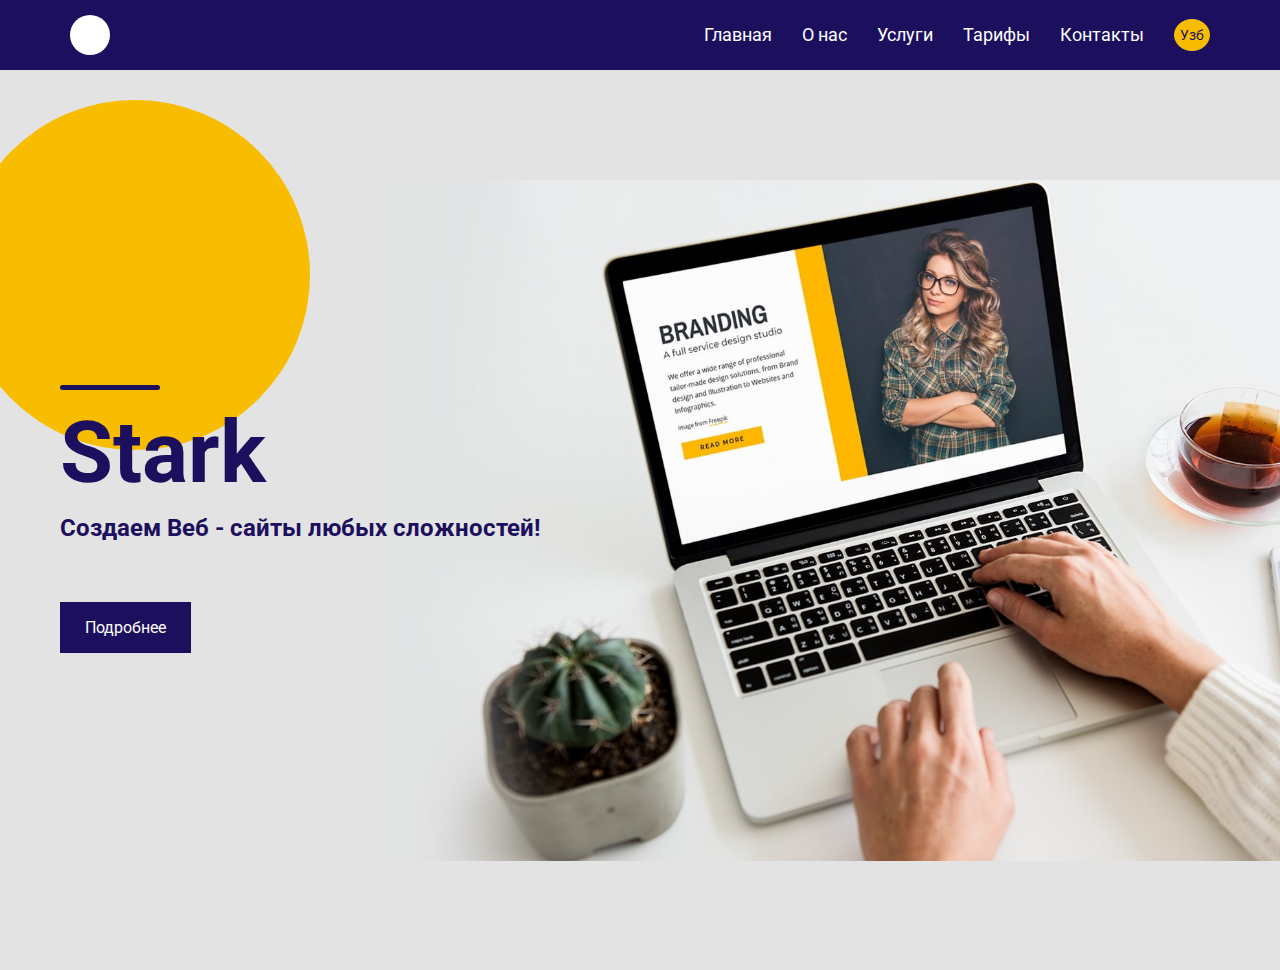
==== index.html @ 38d0542f "second commit" ====
<!DOCTYPE html>
<html lang="uz">
<head>
	<meta charset="UTF-8">
	<meta http-equiv="X-UA-Compatible" content="IE=edge">
	<meta name="viewport" content="width=device-width, initial-scale=1.0">
	<link rel="preconnect" href="https://fonts.gstatic.com">
	<link href="https://fonts.googleapis.com/css2?family=Oswald:wght@400;600&display=swap" rel="stylesheet">
	<link href="https://fonts.googleapis.com/css2?family=Roboto:wght@400;700&display=swap" rel="stylesheet">
	<link rel="stylesheet" href="./css/nullstyle.css">
	<link rel="stylesheet" href="./css/style.css">
	<title>Stark</title>
</head>
<body>
	<div class="wrapper">
		<header class="header">
			<div class="header__container">
				<a href="" class="header__logo"></a>
				<div class="header__menu menu">
					<div class="menu__icon">
						<span></span>
					</div>
					<nav class="menu__body">
						<ul class="menu__list">
							<li><a data-goto=".page__section_1" href="#" class="menu__link">Главная</a></li>
							<li><a data-goto=".page__section_2" href="#" class="menu__link">О нас</a></li>
							<li><a data-goto=".page__section_3" href="#" class="menu__link">Услуги</a></li>
							<li><a data-goto=".page__section_4" href="#" class="menu__link">Тарифы</a></li>
							<li><a data-goto=".page__section_5" href="#" class="menu__link">Контакты</a></li>
							<li><a href="#" class="menu__link" id="menu__link_lang">Узб</a></li>
						</ul>
					</nav>
				</div>
			</div>
		</header>
		<main class="page">
			<section class="home__page page__section page__section_1">
				<div class="home__page_container">
					<div class="home__page_content">
						<span></span>
						<h1 class="home__page_title">Stark</h1>
						<p class="home__page_subtitle">Создаем Веб - сайты любых сложностей!</p>
						<div class="home__page_btn">
							<a href="#">Подробнее</a>
						</div>
					</div>
				</div>
			</section>
			<section class="page__section page__section_2">
				
			</section>
			<section class="page__section page__section_3">
				
			</section>
		</main>
	</div>

	<script src="./js/script.js"></script>
</body>
</html>
---- css/nullstyle.css ----
* {
	padding: 0;
	margin: 0;
	border: 0;
}

*,
*:before,
*:after {
	-webkit-box-sizing: border-box;
	box-sizing: border-box;
}

:focus,
:active {
	outline: none;
}

a:focus,
a:active {
	outline: none;
}

nav,
footer,
header,
aside {
	display: block;
}

html,
body {
	font-family: sans-serif;
	height: 100%;
	width: 100%;
	font-size: 100%;
	line-height: 1;
	font-size: 14px;
	-ms-text-size-adjust: 100%;
	-moz-text-size-adjust: 100%;
	-webkit-text-size-adjust: 100%;
}

input,
button,
textarea {
	font-family: inherit;
}

input::-ms-clear {
	display: none;
}

button {
	cursor: pointer;
}

button::-moz-focus-inner {
	padding: 0;
	border: 0;
}

a,
a:visited {
	text-decoration: none;
}

a:hover {
	text-decoration: none;
}

ul li {
	list-style: none;
}

img {
	vertical-align: top;
}

h1,
h2,
h3,
h4,
h5,
h6 {
	font-size: inherit;
	font-weight: 400;
}
---- css/style.css ----
.wrapper {
	min-height: 100%;
}
body {
	font-family: 'Roboto', sans-serif;
	background: url(../images/er.jpg);
	background-size: 100%;
	background-repeat: repeat;
}
body._lock {
	overflow: hidden;
}



.header {
	position: fixed;
	top: 0;
	left: 0;
	width: 100%;
	z-index: 10;
	background-color: #1c0f5e;
}
.header__container {
	max-width: 1200px;
	margin: 0px auto;
	display: flex;
	padding: 0px 30px;
	align-items: center;
	justify-content: space-between;
	min-height: 70px;
}
.header__logo {
	border-radius: 50%;
	background-color: #fff;
	position: relative;
	z-index: 5;
	width: 40px;
	height: 40px;
}
.header__menu {

}
.menu {

}
.menu__icon {
	display: none;
}
.menu__body {

}
.menu__list {

}
.menu__list > li {
	position: relative;
	margin: 0px 0px 0px 30px;
}
.menu__link {
	color: #fff;
	font-size: 18px;
}
#menu__link_lang {
	font-size: 14px;
	background: #f8bd01;
	border-radius: 50%;
	padding: 8px 6px;
	color: #1c0f5e;
}
#menu__link_lang:hover {
	transition: all 0.1s ease 0s;
	background: #c59a0e;
	border-bottom: 0px solid #f8bd01;
}
.menu__link:hover {
	transition: all 0.1s ease 0s;
	border-bottom: 2px solid #f8bd01;
}
/* ------------------------ */
body._touch .menu__link {
	flex: 1 1 auto;
}
body._touch .menu__list > li {
	display: flex;
	align-items: center;
}

/* ------------------------ */
@media (min-width: 767px) {
	.menu__list {
		display: flex;
		align-items: center;
	}
	.menu__list > li {
		padding: 10px 0;
	}
}
@media (max-width: 767px) {
	.menu__icon {
		z-index: 5;
		display: block;
		position: relative;
		width: 30px;
		height: 18px;
		cursor: pointer;
	}
	.menu__icon span,
	.menu__icon::before,
	.menu__icon::after {
		left: 0;
		position: absolute;
		height: 10%;
		width: 100%;
		transition: all 0.3s ease 0s;
		background-color: #fff;
	}
	.menu__icon::before,
	.menu__icon::after {
		content: "";
	}
	.menu__icon::before {
		top: 0;
	}
	.menu__icon::after {
		bottom: 0;
	}
	.menu__icon span {
		top: 50%;
		transform: scale(1) translate(0px, -50%);
	}
	.menu__icon._active span{
		transform: scale(0) translate(0px, -50%);
	}
	.menu__icon._active::before {
		top: 50%;
		transform: rotate(-45deg) translate(0px, -50%);
	}
	.menu__icon._active::after {
		bottom: 50%;
		transform: rotate(45deg) translate(0px, 50%);
	}
	.menu__body {
		position: fixed;
		top: 0;
		left: -100%;
		width: 100%;
		height: 100%;
		background-color: rgba(0, 0, 0, 0.9);
		padding: 100px 30px 30px 30px;
		transition: left 0.3s ease 0s;
		overflow: auto;
	}
	.menu__body._active {
		left: 0;
	}
	.menu__body::before {
		content: "";
		position: fixed;
		width: 100%;
		top: 0;
		left: 0;
		height: 70px;
		background-color: #1c0f5e;
		z-index: 2;
	}
	.menu__list > li {
		flex-wrap: wrap;
		margin: 0px 0px 30px 0px;
	}
	.menu__list > li:last-child {
		margin: 0px 0px 0px 0px;
	}
	.menu__link {
		font-size: 24px;
	}
}


.home__page {
	margin-top: 70px;
	min-height: 100vh;
	background: url(../images/gyt-min1.jpg);
	background-repeat: no-repeat;
	background-size: 80%;
	background-position: 150%;
}
.home__page_container {
	max-width: 1200px;
	margin: 0px auto;
	
}
.home__page_content {
	
	min-height: 100vh;
	color: #1c0f5e;
	display: flex;
	justify-content: center;
	flex-direction: column;
	padding: 0 20px;
}
.home__page_content::before {
	content: "";
	position: absolute;
	top: 100px;
	left: -40px;
	width: 350px;
	height: 350px;
	border-radius: 50%;
	background: #f8bd01;
}
.home__page_content > span {
	width: 100px;
	height: 5px;
	background: #1c0f5e;
	position: relative;
	top: -20px;
	border-radius: 5px;
}
.home__page_title {
	font-weight: 700;
	font-size: 86px;
	margin-bottom: 20px;
	z-index: 2;
}
.home__page_subtitle {
	font-size: 24px;
	padding-bottom: 80px;
	z-index: 2;
	font-weight: 700;
}
.home__page_btn {
	display: inline;
	z-index: 2;
}
.home__page_btn > a{
	color: #fff;
	display: inline;
	font-size: 16px;
	background-color: #1c0f5e;
	padding: 16px 25px;
}
.home__page_btn>a:hover {
	transition: all 0.3s ease 0s;
	background-color: #0d0242;
	box-shadow: 0px 0px 10px #0d0242;
}

@media (max-width: 768px) {
	.home__page {
		background-size: cover;
		background-position: 0%;
	}
	.home__page_content {
		width: 100%;
		height: 100vh;
		background: #f8be01cb;
	}
	.home__page_content::before {
		content: "";
		width: 0;
		height: 0;
		border-radius: 0;
		background: #f8be0100;
	}
	.home__page_title {
		font-size: 64px;
		margin-bottom: 10px;
	}
	.home__page_subtitle {
		font-size: 24px;
		padding-bottom: 50px;
	}
}

@media (max-width: 425px) {
	.home__page_content {
		width: 100%;
		height: 100vh;
		background: #f8be01cb;
	}
	.home__page_title {
		font-size: 64px;
		margin-bottom: 10px;
	}

	.home__page_subtitle {
		font-size: 20px;
		padding-bottom: 50px;
	}
	.home__page_btn>a {
		font-size: 14px;
		background-color: #1c0f5e;
		padding: 10px 18px;
	}
}
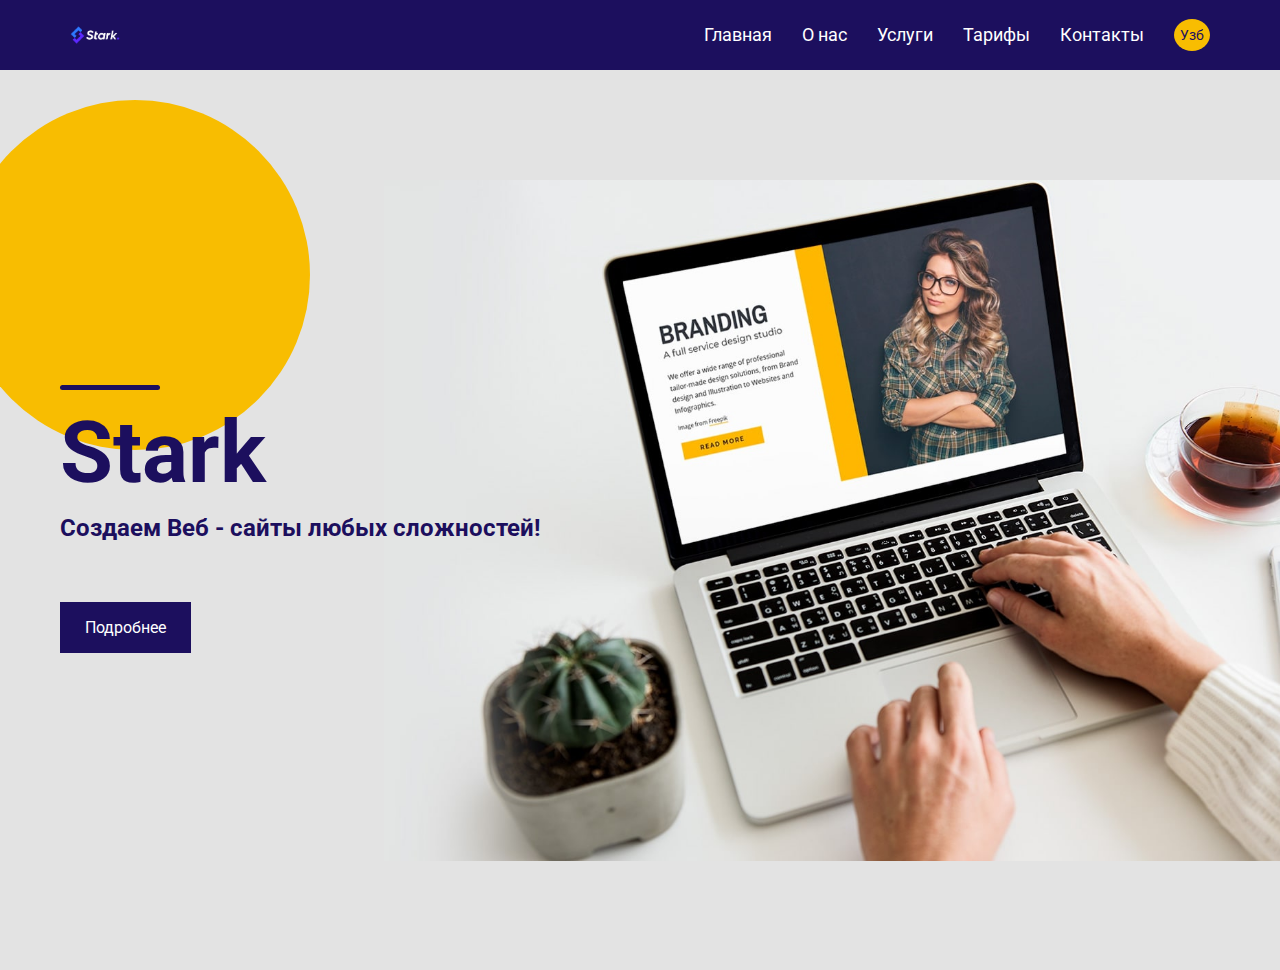
==== commit 2752879b: "add logo" ====
--- a/index.html
+++ b/index.html
@@ -15,7 +15,7 @@
 	<div class="wrapper">
 		<header class="header">
 			<div class="header__container">
-				<a href="" class="header__logo"></a>
+				<a href="" class="header__logo"><img src="./images/StarkW.png" alt=""></a>
 				<div class="header__menu menu">
 					<div class="menu__icon">
 						<span></span>
--- a/css/style.css
+++ b/css/style.css
@@ -30,13 +30,9 @@
 	justify-content: space-between;
 	min-height: 70px;
 }
-.header__logo {
-	border-radius: 50%;
-	background-color: #fff;
-	position: relative;
+.header__logo > img{
 	z-index: 5;
-	width: 40px;
-	height: 40px;
+	width: 100px;
 }
 .header__menu {
 
@@ -94,6 +90,14 @@
 	}
 	.menu__list > li {
 		padding: 10px 0;
+	}
+	.header__logo{
+		z-index: 50;
+	}
+	.header__logo>img {
+		z-index: 50;
+		width: 50px;
+		display: block;
 	}
 }
 @media (max-width: 767px) {
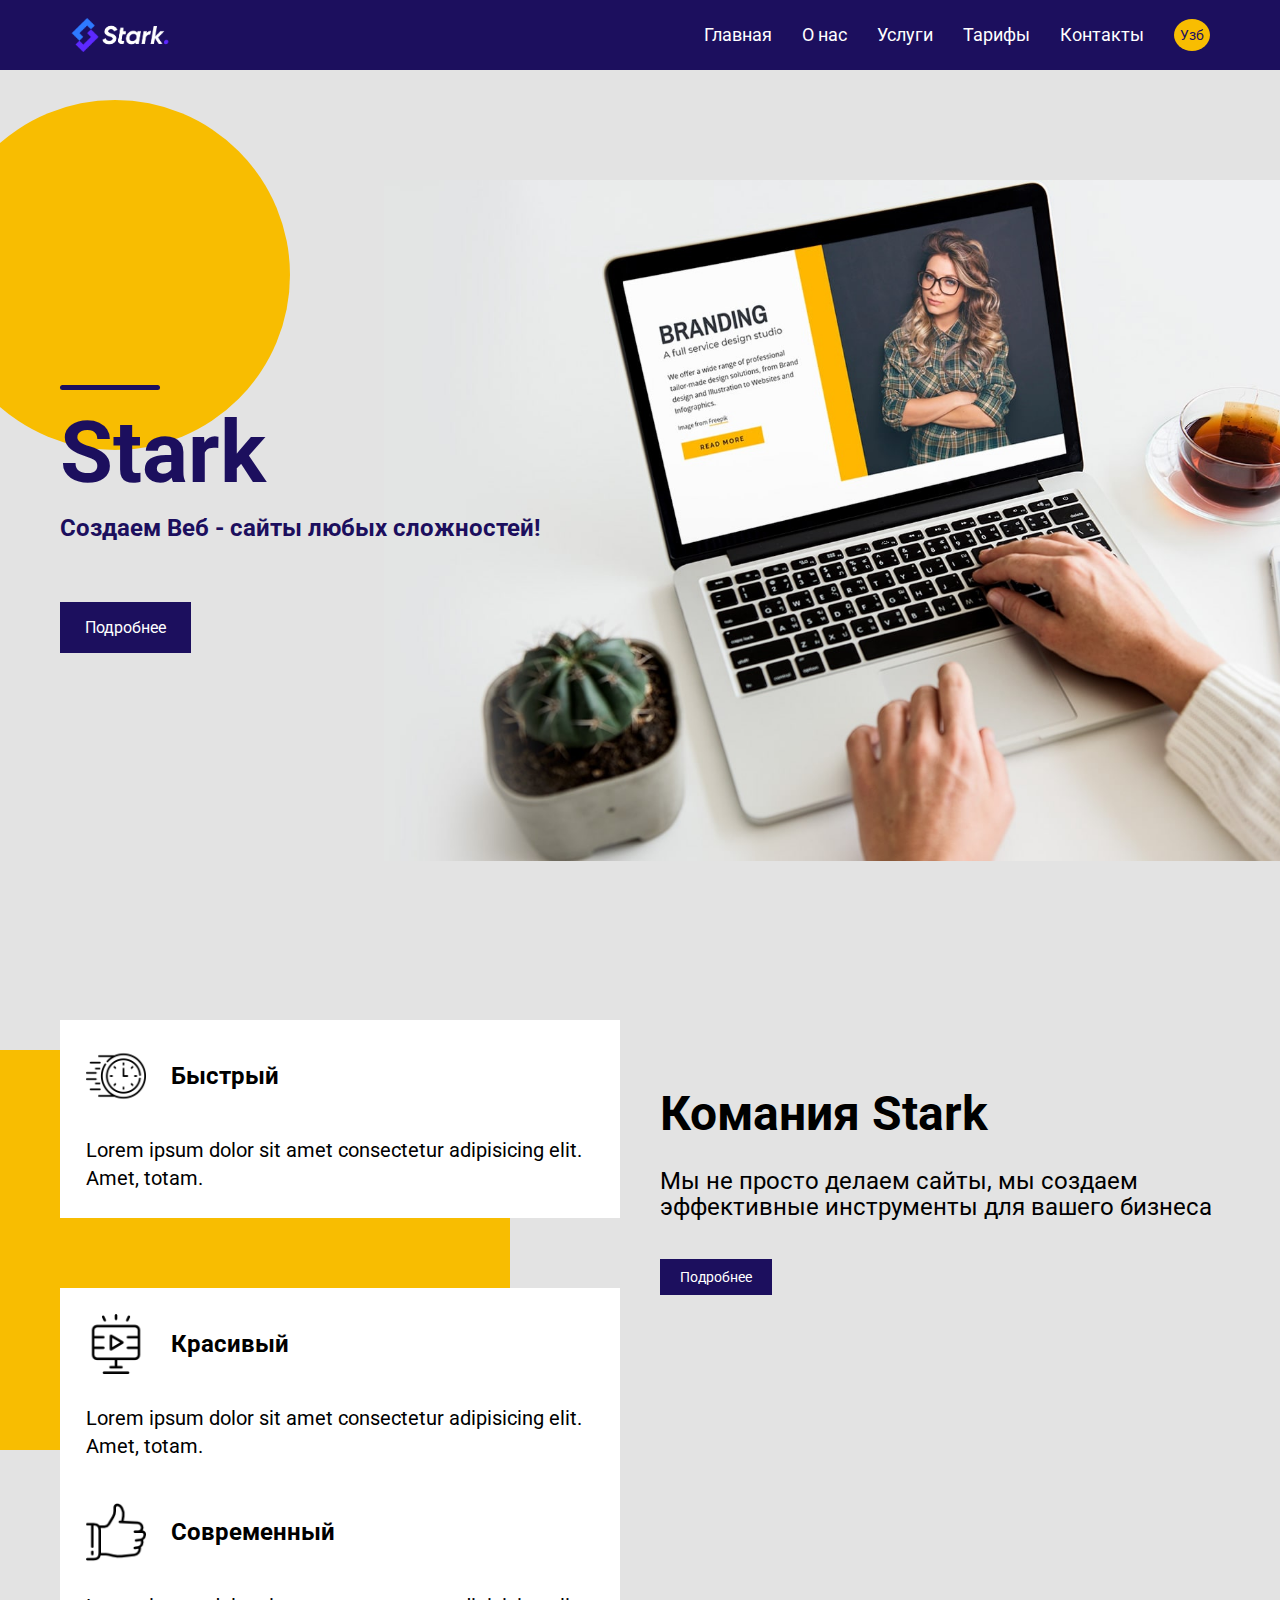
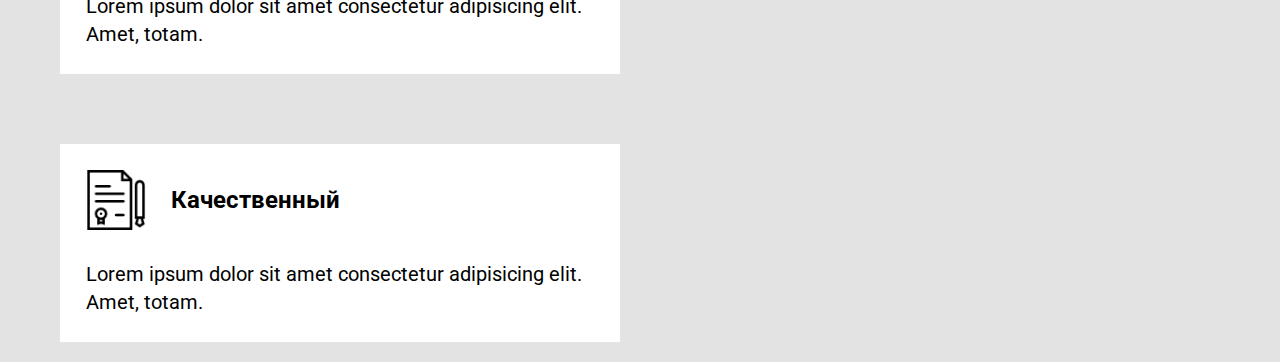
==== commit b708815d: "add new blocks" ====
--- a/index.html
+++ b/index.html
@@ -46,8 +46,52 @@
 					</div>
 				</div>
 			</section>
-			<section class="page__section page__section_2">
-				
+			<section class="about page__section page__section_2">
+				<div class="about__container">
+					<div class="about__content">
+						<div class="about__cards">
+							<div class="card__flex">
+								<div class="card card__1">
+									<div class="cards__flex">
+										<img src="./images/fast-time.png" alt="">
+										<div class="card__title">Быстрый</div>
+									</div>
+									<div class="card__subtitle">Lorem ipsum dolor sit amet consectetur adipisicing elit. Amet, totam.</div>
+								</div>
+								<div class="card card__2">
+									<div class="cards__flex">
+										<img src="./images/media-arts.png" alt="">
+										<div class="card__title">Красивый</div>
+									</div>
+									<div class="card__subtitle">Lorem ipsum dolor sit amet consectetur adipisicing elit. Amet, totam.</div>
+								</div>
+							</div>
+							<div class="card__flex">
+								<div class="card card__3">
+									<div class="cards__flex">
+										<img src="./images/thumb-up.png" alt="">
+										<div class="card__title">Современный</div>
+									</div>
+									<div class="card__subtitle">Lorem ipsum dolor sit amet consectetur adipisicing elit. Amet, totam.</div>
+								</div>
+								<div class="card card__4">
+									<div class="cards__flex">
+										<img src="./images/guarantee.png" alt="">
+										<div class="card__title">Качественный</div>
+									</div>
+									<div class="card__subtitle">Lorem ipsum dolor sit amet consectetur adipisicing elit. Amet, totam.</div>
+								</div>
+							</div>
+						</div>
+						<div class="about__text">
+							<div class="about__text_title"><h1>Комания Stark</h1></div>
+							<div class="about__text_subtitle">Мы не просто делаем сайты, мы создаем эффективные инструменты для вашего бизнеса</div>
+							<div class="about__text_btn">
+								<a href="#">Подробнее</a>
+							</div>
+						</div>
+					</div>
+				</div>
 			</section>
 			<section class="page__section page__section_3">
 				
--- a/css/style.css
+++ b/css/style.css
@@ -1,10 +1,9 @@
 .wrapper {
-	min-height: 100%;
+	
 }
 body {
 	font-family: 'Roboto', sans-serif;
 	background: url(../images/er.jpg);
-	background-size: 100%;
 	background-repeat: repeat;
 }
 body._lock {
@@ -91,14 +90,6 @@
 	.menu__list > li {
 		padding: 10px 0;
 	}
-	.header__logo{
-		z-index: 50;
-	}
-	.header__logo>img {
-		z-index: 50;
-		width: 50px;
-		display: block;
-	}
 }
 @media (max-width: 767px) {
 	.menu__icon {
@@ -108,6 +99,10 @@
 		width: 30px;
 		height: 18px;
 		cursor: pointer;
+		padding: 12px;
+	}
+	.header__logo {
+		z-index: 5;
 	}
 	.menu__icon span,
 	.menu__icon::before,
@@ -195,7 +190,7 @@
 	
 }
 .home__page_content {
-	
+	position: relative;
 	min-height: 100vh;
 	color: #1c0f5e;
 	display: flex;
@@ -206,8 +201,8 @@
 .home__page_content::before {
 	content: "";
 	position: absolute;
-	top: 100px;
-	left: -40px;
+	top: 30px;
+	left: -100px;
 	width: 350px;
 	height: 350px;
 	border-radius: 50%;
@@ -253,7 +248,7 @@
 @media (max-width: 768px) {
 	.home__page {
 		background-size: cover;
-		background-position: 0%;
+		background-position: 50%;
 	}
 	.home__page_content {
 		width: 100%;
@@ -280,14 +275,16 @@
 @media (max-width: 425px) {
 	.home__page_content {
 		width: 100%;
-		height: 100vh;
+		height: 70vh;
 		background: #f8be01cb;
 	}
 	.home__page_title {
 		font-size: 64px;
 		margin-bottom: 10px;
 	}
-
+	.home__page {
+		min-height: 70vh;
+	}
 	.home__page_subtitle {
 		font-size: 20px;
 		padding-bottom: 50px;
@@ -297,4 +294,190 @@
 		background-color: #1c0f5e;
 		padding: 10px 18px;
 	}
+	.home__page_content {
+		min-height: 70vh;
+	}
+}
+
+.about{
+	max-width: 1200px;
+	margin: 0px auto;
+	padding-top: 80px;
+}
+.about__content {
+	display: grid;
+	grid-template-columns: repeat(2, 1fr);
+}
+.about__cards {
+	display: grid;
+	position: relative;
+}
+.about__cards::before {
+	content: "";
+	position: absolute;
+	top: 0;
+	left: -80px;
+	width: 550px;
+	height: 400px;
+	background: #f8bd01;
+}
+.card {
+	padding: 25px;
+	border: 1px solid #fff;
+	background-color: #fff;
+	margin: 20px;
+}
+.card:hover {
+	transform: translateY(-3px);
+	box-shadow: 0 0 10px #1c0f5e;
+	transition: all .4s ease 0s;
+}
+.card > i {
+	font-size: 50px;
+	color: black;
+	
+}
+.cards__flex {
+	display: flex;
+	align-items: center;
+}
+.cards__flex > img {
+	width: 60px;
+	margin-right: 10px;
+}
+.card__1 {
+	position: relative;
+	top: -50px;
+}
+.card__2 {
+	position: relative;
+	top: 0px;
+}
+.card__3 {
+	position: relative;
+	top: -50px;
+}
+.card__4 {
+	position: relative;
+	top: 0px;
+}
+.card__title {
+	padding: 0px 0 0px 15px;
+	font-size: 24px;
+	font-weight: 700;
+}
+.card__subtitle {
+	font-size: 20px;
+	margin-top: 30px;
+	line-height: 28px;
+}
+.about__text {
+	margin-left: 20px;
+	margin-top: 40px;
+}
+.about__text_title > h1 {
+	font-weight: 700;
+	font-size: 48px;
+	margin-bottom: 30px;
+}
+.about__text_subtitle {
+	font-size: 24px;
+	line-height: 26px;
+	margin-bottom: 50px;
+}
+.about__text_btn > a {
+	padding: 10px 20px;
+	background-color: #1c0f5e;
+	color: #fff;
+}
+.about__text_btn>a:hover {
+	background-color: #f8bd01;
+	transition: all .3s ease 0s;
+}
+@media (max-width: 1024px) {
+	.about__content {
+		display: grid;
+		grid-template-columns: repeat(1, 1fr);
+	}
+}
+@media (max-width: 686px) {
+	.card__1 {
+		position: relative;
+		top: 0;
+	}
+
+	.card__2 {
+		position: relative;
+		top: 0px;
+	}
+
+	.card__3 {
+		position: relative;
+		top: 0;
+	}
+
+	.card__4 {
+		position: relative;
+		top: 0px;
+	}
+	.about {
+		padding-top: 30px;
+	}
+	.card__flex {
+		display: grid;
+		grid-template-columns: repeat(1, 1fr);
+	}
+	.card {
+		padding: 20px;
+		margin: 20px;
+	}
+	.about__cards::before {
+		content: "";
+		position: absolute;
+		top: 100px;
+		left: 0px;
+		width: 250px;
+		height: 600px;
+		background: #f8bd01;
+	}
+	.about__text_subtitle {
+		font-size: 24px;
+		line-height: 26px;
+		margin-bottom: 50px;
+	}
+	.card__subtitle {
+		font-size: 18px;
+		margin-top: 20px;
+		line-height: 26px;
+	}
+	.cards__flex>img {
+		width: 45px;
+		margin-right: 10px;
+	}
+	.about__text {
+		margin: 20px 20px 0 20px;
+	}
+
+	.about__text_title>h1 {
+		font-weight: 700;
+		font-size: 38px;
+		margin-bottom: 20px;
+	}
+
+	.about__text_subtitle {
+		font-size: 21px;
+		line-height: 24px;
+		margin-bottom: 40px;
+	}
+
+	.about__text_btn>a {
+		padding: 10px 20px;
+		background-color: #1c0f5e;
+		color: #fff;
+	}
+
+	.about__text_btn>a:hover {
+		background-color: #f8bd01;
+		transition: all .3s ease 0s;
+	}
 }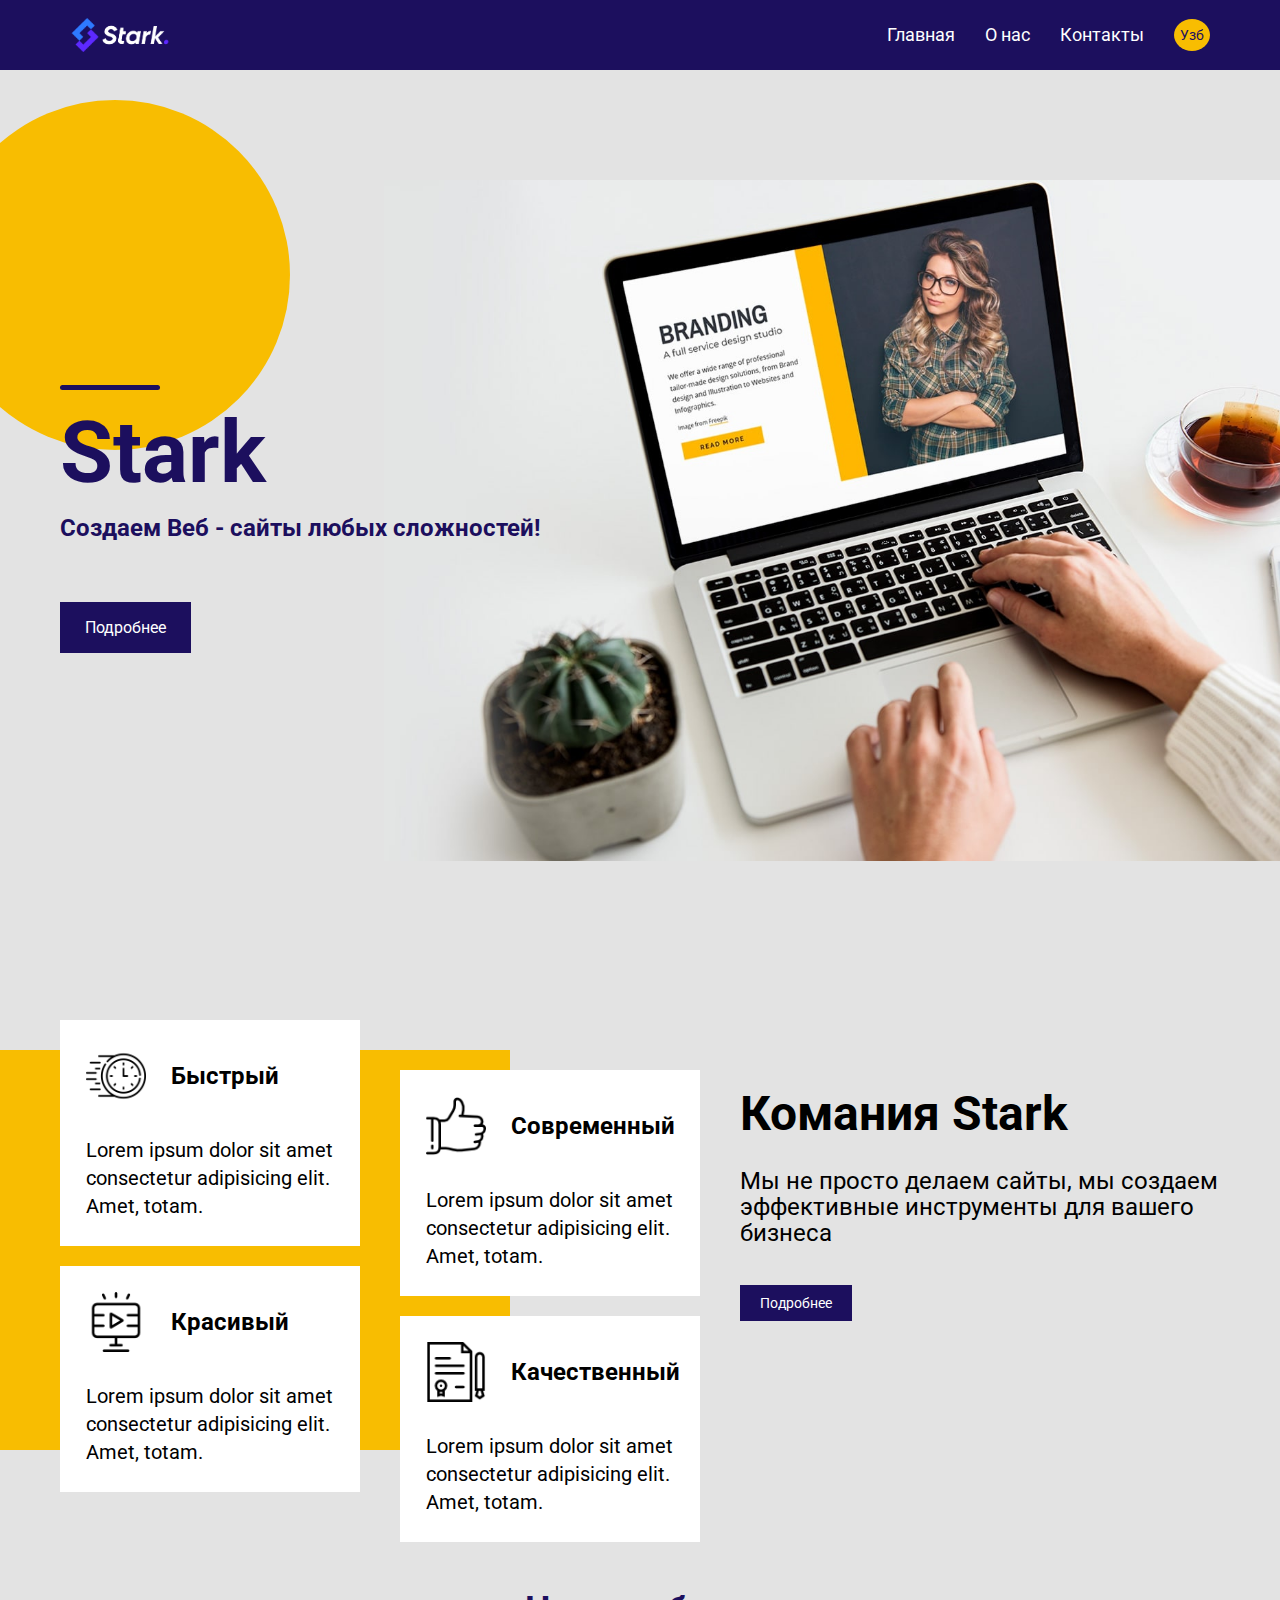
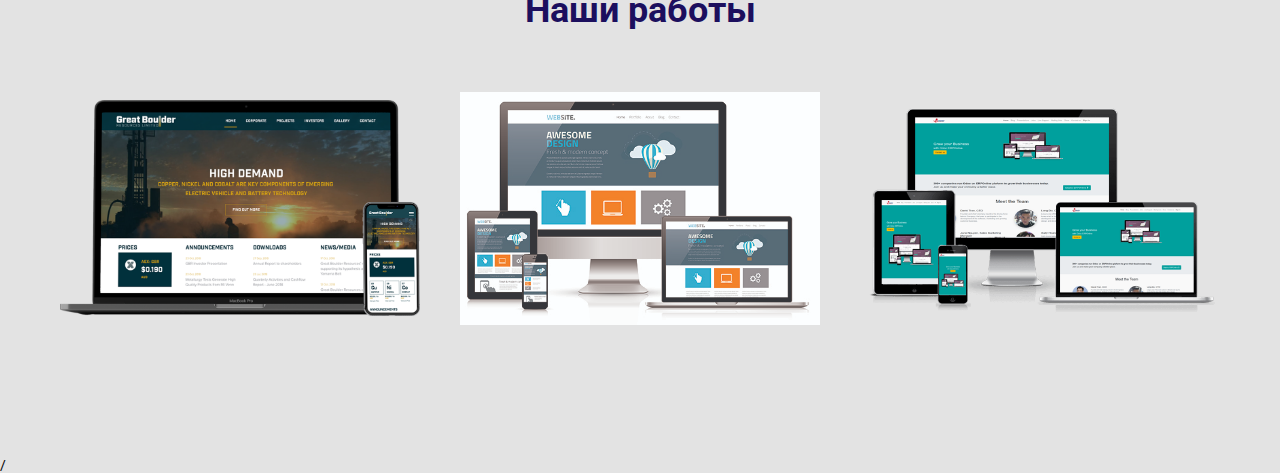
==== commit d26c2549: "add new files" ====
--- a/index.html
+++ b/index.html
@@ -24,9 +24,7 @@
 						<ul class="menu__list">
 							<li><a data-goto=".page__section_1" href="#" class="menu__link">Главная</a></li>
 							<li><a data-goto=".page__section_2" href="#" class="menu__link">О нас</a></li>
-							<li><a data-goto=".page__section_3" href="#" class="menu__link">Услуги</a></li>
-							<li><a data-goto=".page__section_4" href="#" class="menu__link">Тарифы</a></li>
-							<li><a data-goto=".page__section_5" href="#" class="menu__link">Контакты</a></li>
+							<li><a data-goto=".page__section_3" href="#" class="menu__link">Контакты</a></li>
 							<li><a href="#" class="menu__link" id="menu__link_lang">Узб</a></li>
 						</ul>
 					</nav>
@@ -96,8 +94,41 @@
 			<section class="page__section page__section_3">
 				
 			</section>
+			<section class="page__section works__page">
+				<div class="works__container">
+					<div class="works__content">
+						<div class="works__title"><h2>Наши работы</h2></div>
+						<div class="works__box">
+							<div class="works__card_1">
+								<div class="works__fon">
+									<div class="works__card_text">Название: Pakko</div>
+									<div class="works__card_btn">
+										<a href="https://pakko-portfolio.netlify.app/" target="_blank">Подробнее</a>
+									</div>
+								</div>
+							</div>
+							<div class="works__card_2">
+								<div class="works__fon">
+									<div class="works__card_text">Название: Theatre</div>
+									<div class="works__card_btn">
+										<a href="https://theatrem.netlify.app/" target="_blank">Подробнее</a>
+									</div>
+								</div>
+							</div>
+							<div class="works__card_3">
+								<div class="works__fon">
+									<div class="works__card_text">Название: Qatalog</div>
+									<div class="works__card_btn">
+										<a href="https://qatalog.netlify.app/" target="_blank">Подробнее</a>
+									</div>
+								</div>
+							</div>
+						</div>
+					</div>
+				</div>
+			</section>
 		</main>
-	</div>
+	</div>/
 
 	<script src="./js/script.js"></script>
 </body>
--- a/css/style.css
+++ b/css/style.css
@@ -279,14 +279,14 @@
 		background: #f8be01cb;
 	}
 	.home__page_title {
-		font-size: 64px;
+		font-size: 76px;
 		margin-bottom: 10px;
 	}
 	.home__page {
 		min-height: 70vh;
 	}
 	.home__page_subtitle {
-		font-size: 20px;
+		font-size: 26px;
 		padding-bottom: 50px;
 	}
 	.home__page_btn>a {
@@ -311,6 +311,7 @@
 .about__cards {
 	display: grid;
 	position: relative;
+	grid-template-columns: repeat(2, 1fr);
 }
 .about__cards::before {
 	content: "";
@@ -326,6 +327,7 @@
 	border: 1px solid #fff;
 	background-color: #fff;
 	margin: 20px;
+	width: 300px;
 }
 .card:hover {
 	transform: translateY(-3px);
@@ -351,15 +353,15 @@
 }
 .card__2 {
 	position: relative;
-	top: 0px;
+	top: -50px;
 }
 .card__3 {
 	position: relative;
-	top: -50px;
+	top: 0;
 }
 .card__4 {
 	position: relative;
-	top: 0px;
+	top: 0;
 }
 .card__title {
 	padding: 0px 0 0px 15px;
@@ -399,6 +401,9 @@
 		display: grid;
 		grid-template-columns: repeat(1, 1fr);
 	}
+	.card {
+		width: 90%;
+	}
 }
 @media (max-width: 686px) {
 	.card__1 {
@@ -420,6 +425,9 @@
 		position: relative;
 		top: 0px;
 	}
+	.card {
+		width: 90%;
+	}
 	.about {
 		padding-top: 30px;
 	}
@@ -430,6 +438,11 @@
 	.card {
 		padding: 20px;
 		margin: 20px;
+	}
+	.about__cards {
+		display: grid;
+		position: relative;
+		grid-template-columns: repeat(1, 1fr);
 	}
 	.about__cards::before {
 		content: "";
@@ -480,4 +493,140 @@
 		background-color: #f8bd01;
 		transition: all .3s ease 0s;
 	}
+}
+
+.works__page {
+	max-width: 1200px;
+	margin: 0 auto;
+
+}
+.works__content {
+	margin-top: 30px;
+	margin-bottom: 100px;
+}
+.works__title > h2 {
+	font-size: 36px;
+	font-weight: 700;
+	text-align: center;
+	margin-bottom: 30px;
+	color: #1c0f5e;
+}
+.works__box {
+	display: flex;
+	
+}
+.works__card_1 {
+	height: 300px;
+	width: 100%;
+	transition: all 1s ease 0s;
+	background: url(../images/works_1.png);
+	background-size: contain;
+	background-position: 50%;
+	background-repeat: no-repeat;
+	margin: 0 20px;
+}
+.works__card_2 {
+	height: 300px;
+	width: 100%;
+	background: url(../images/works_2.jpg);
+	background-size: contain;
+	background-position: 50%;
+	background-repeat: no-repeat;
+	margin: 0 20px;
+	transition: all 1s ease 0s;
+}
+.works__card_3 {
+	height: 300px;
+	width: 100%;
+	background: url(../images/works_3.png);
+	background-size: contain;
+	background-position: 50%;
+	background-repeat: no-repeat;
+	margin: 0 20px;
+	transition: all 1s ease 0s;
+}
+.works__card_text {
+	font-size: 22px;
+	margin: 20px;
+	color: #fff;
+}
+.works__card_btn > a {
+	padding: 10px 20px;
+	background-color: #f8bd01;
+	color:#fff;
+}
+.works__fon {
+	display: none;
+	transition: all 1s ease 0s;
+}
+.works__card_1:hover .works__fon {
+	display: block;
+	width: 100%;
+	height: 100%;
+	background: #1c0f5ede;
+	transition: all 1s ease 0s;
+	display: flex;
+	flex-direction: column;
+	align-items: center;
+	justify-content: center;
+}
+.works__card_3:hover .works__fon {
+	display: block;
+	width: 100%;
+	height: 100%;
+	background: #1c0f5ede;
+	transition: all 1s ease 0s;
+	display: flex;
+	flex-direction: column;
+	align-items: center;
+	justify-content: center;
+}
+.works__card_2:hover .works__fon {
+	display: block;
+	width: 100%;
+	height: 100%;
+	background: #1c0f5ede;
+	transition: all 1s ease 0s;
+	display: flex;
+	flex-direction: column;
+	align-items: center;
+	justify-content: center;
+}
+@media (max-width: 768px) {
+	.works__box {
+		display: flex;
+		flex-direction: column;
+	}
+	.works__card_1 {
+		height: 200px;
+		width: 90%;
+		margin: 20px auto;
+		
+	}
+
+	.works__card_2 {
+		height: 200px;
+		width: 90%;
+		margin: 20px auto;
+	}
+
+	.works__card_3 {
+		height: 200px;
+		width: 90%;
+		margin: 20px auto;
+	}
+	.works__title>h2 {
+		padding-top: 30px;
+	}
+	.works__fon {
+		display: block;
+		width: 100%;
+		height: 100%;
+		background: #1c0f5ede;
+		transition: all 1s ease 0s;
+		display: flex;
+		flex-direction: column;
+		align-items: center;
+		justify-content: center;
+	}
 }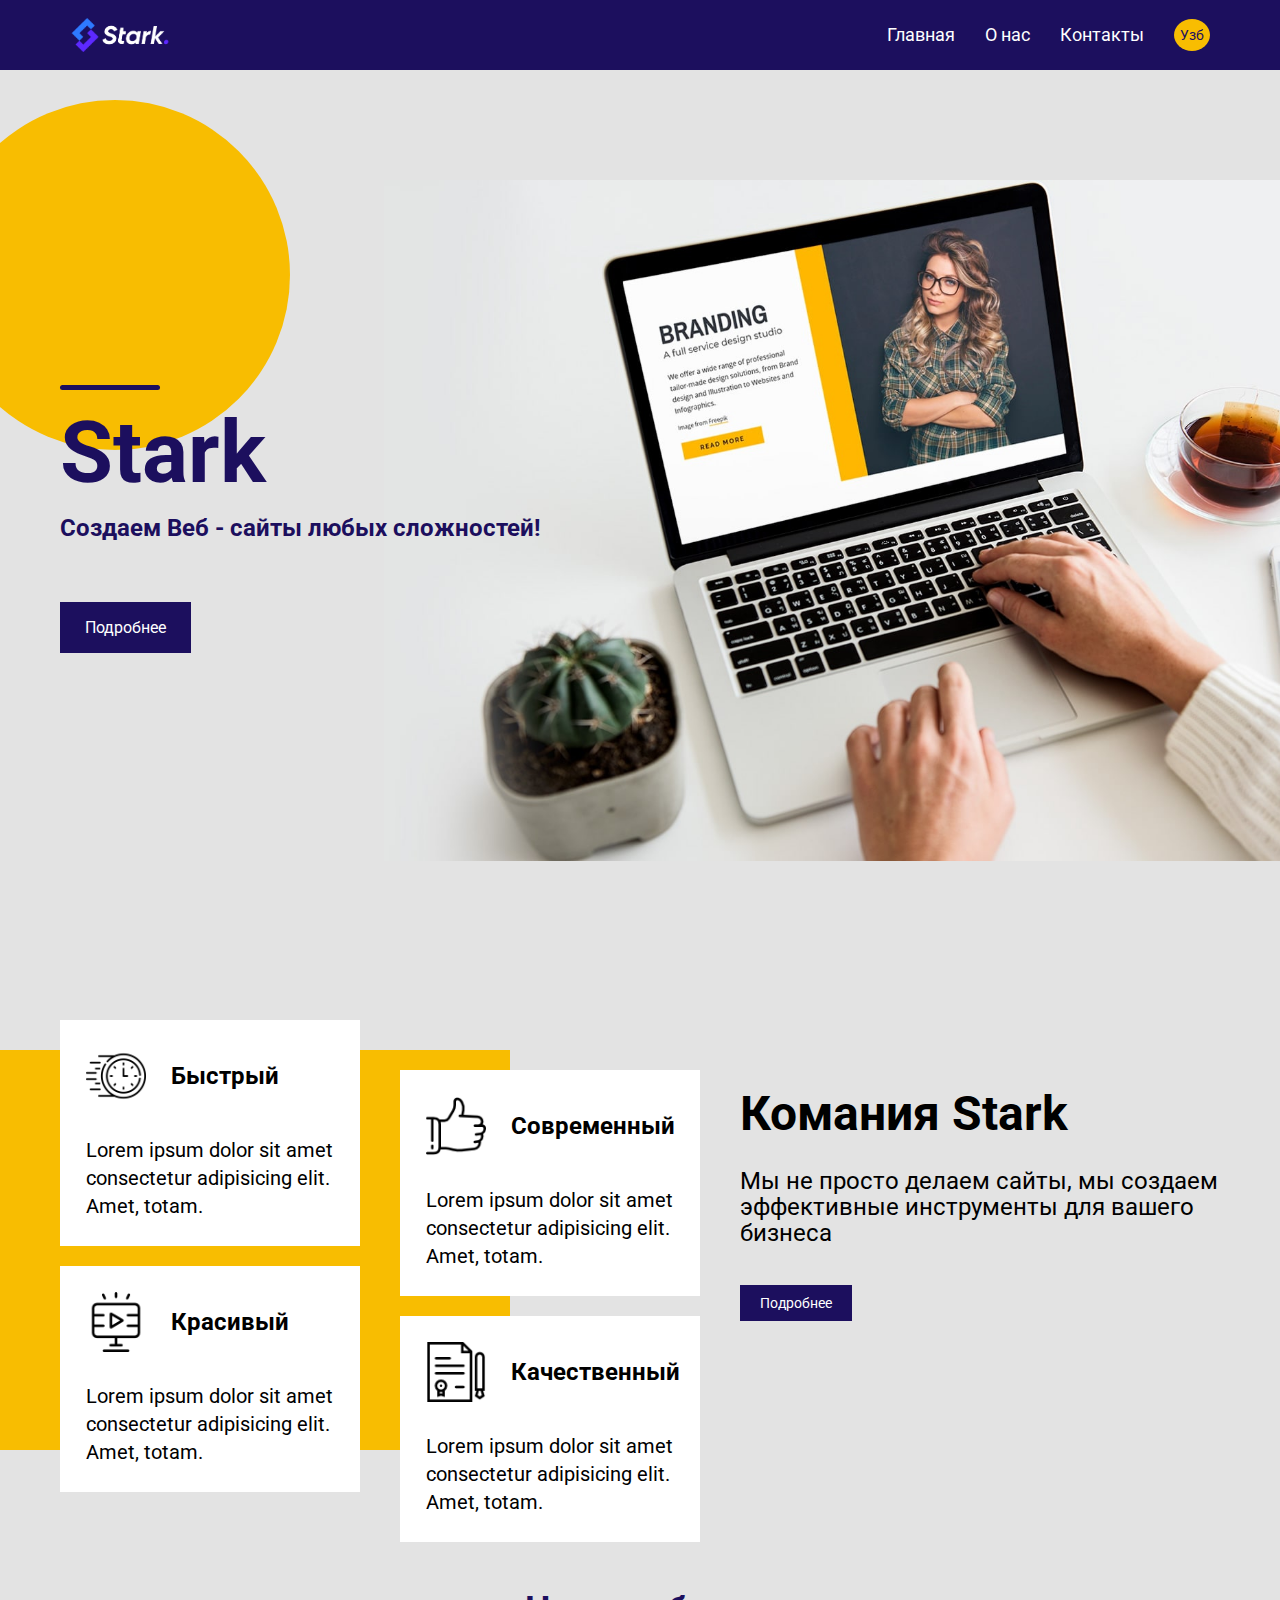
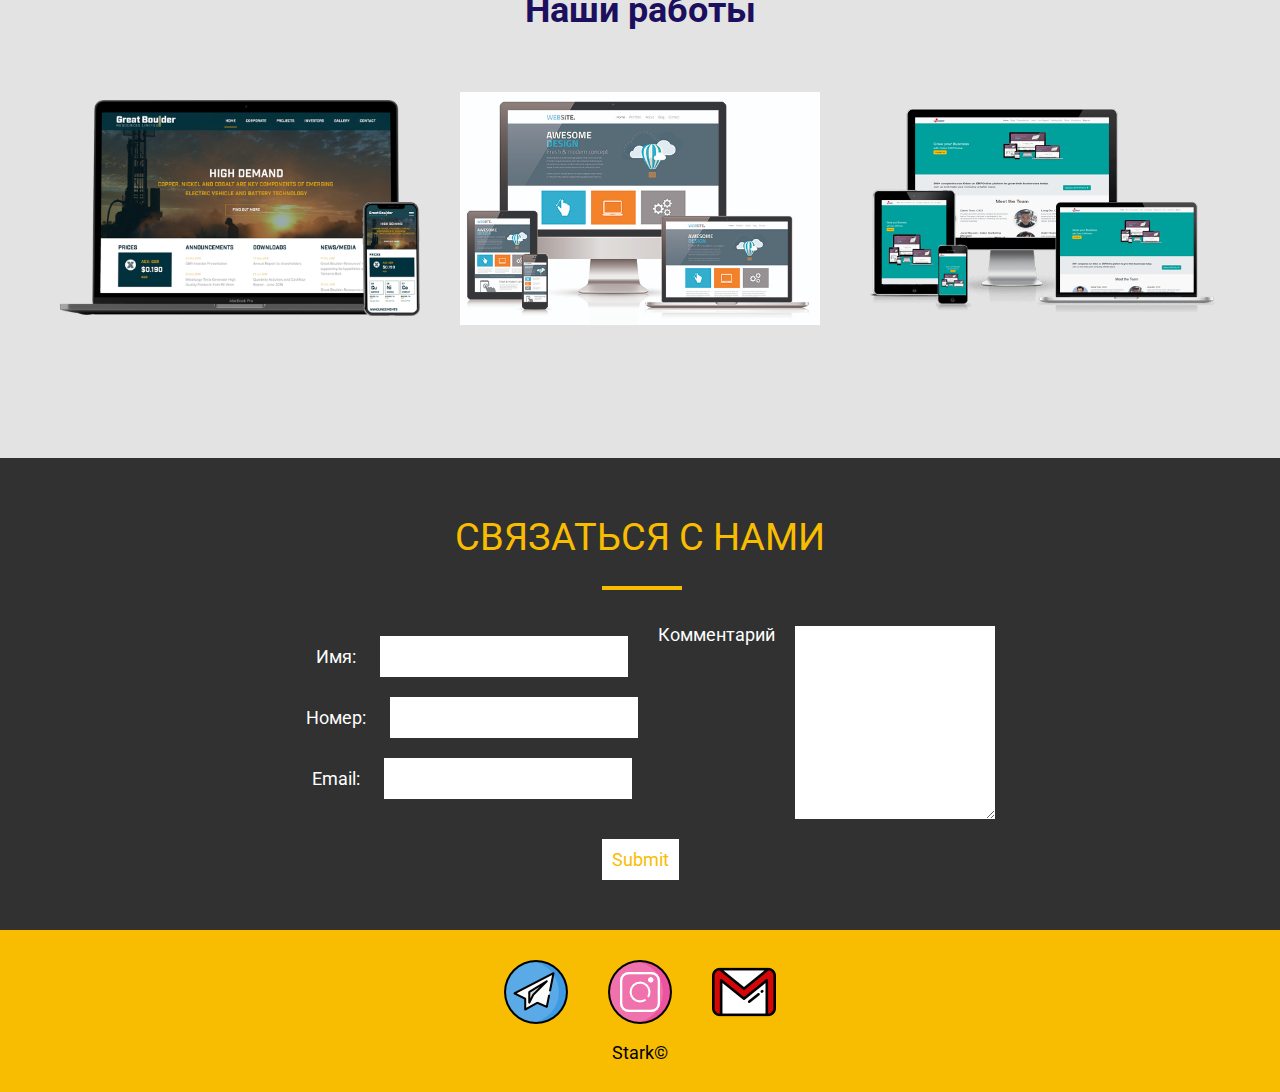
==== commit 5d5988e5: "end project" ====
--- a/index.html
+++ b/index.html
@@ -91,9 +91,6 @@
 					</div>
 				</div>
 			</section>
-			<section class="page__section page__section_3">
-				
-			</section>
 			<section class="page__section works__page">
 				<div class="works__container">
 					<div class="works__content">
@@ -127,8 +124,68 @@
 					</div>
 				</div>
 			</section>
+
+			<!------------------------>
+
+			<section class="contact__page page__section page__section_3">
+				<div class="contact__container">
+					<div class="contact__content">
+						<div class="contact__title">
+							<h2>СВЯЗАТЬСЯ С НАМИ</h2>
+							<span></span>
+						</div>
+						<form action="">
+							<div class="contact__form">
+								<div class="contact__flex">
+									<div class="contact__name">
+										<label for="name">Имя: </label>
+										<input type="text" id="name" required >
+									</div>
+									<div class="contact__num">
+										<label for="number">Номер: </label>
+										<input type="tel" id="number" required >
+									</div>
+									<div class="contact__email">
+										<label for="email">Email: </label>
+										<input type="email" id="email" required >
+									</div>
+								</div>
+								<div class="contact__kom">
+									<label for="comment">Комментарий</label>
+									<textarea required id="comment"></textarea>
+								</div>
+							</div>
+							<input type="submit" class="btn">
+						</form>
+					</div>
+				</div>
+			</section>
 		</main>
-	</div>/
+	</div>
+
+	<footer class="footer">
+		<div class="footer__container">
+			<div class="footer__content">
+				<div class="icon_t">
+					<a href="">
+						<img src="./images/telegramh.png" alt="" class="telegram">
+					</a>
+				</div>
+				<div class="icon_i">
+					<a href="">
+						<img src="./images/instagramh.png" alt="" class="insta">
+					</a>
+				</div>
+				<div class="icon_g">
+					<a href="">
+						<img src="./images/gmailh.png" alt="" class="gmail">
+					</a>
+				</div>
+				
+			</div>
+			<div class="footer__text">Stark©</div>
+		</div>
+	</footer>
 
 	<script src="./js/script.js"></script>
 </body>
--- a/css/style.css
+++ b/css/style.css
@@ -629,4 +629,173 @@
 		align-items: center;
 		justify-content: center;
 	}
-}+}
+
+.contact__page {
+	background-color: rgb(49, 49, 49);
+	padding: 30px 0;
+}
+.contact__container {
+	max-width: 1200px;
+	margin: 0 auto;
+	text-align: center;
+}
+.contact__title > h2 {
+	font-size: 38px;
+	color: #f8bd01;
+	padding: 30px 0;
+}
+.contact__title>span {
+	background: #f8bd01;
+	display: block;
+	position: absolute;
+	left: 47%;
+	width: 80px;
+	height: 4px;
+}
+.contact__name {
+	margin: 50px 0 20px 0;
+}
+.contact__name > label {
+	font-size: 18px;
+	color: #fff;
+	margin: 0 20px;
+}
+.contact__name > input {
+	font-size: 18px;
+	background-color: #fff;
+	color: #f8bd01;
+	padding: 10px;
+}
+.contact__num {
+	margin: 20px 0;
+}
+.contact__num>label {
+	font-size: 18px;
+	color: #fff;
+	margin: 0 20px;
+}
+
+.contact__num>input {
+	font-size: 18px;
+	background-color: #fff;
+	color: #f8bd01;
+	padding: 10px;
+}
+
+.contact__email {
+	margin: 20px 0;
+}
+
+.contact__email>label {
+	font-size: 18px;
+	color: #fff;
+	margin: 0 20px;
+}
+
+.contact__email>input {
+	font-size: 18px;
+	background-color: #fff;
+	color: #f8bd01;
+	padding: 10px;
+}
+.contact__kom {
+	margin: 20px 0;
+	display: flex;
+	align-items: start;
+}
+
+.contact__kom>label {
+	font-size: 18px;
+	color: #fff;
+	margin: 20px 20px;
+}
+
+.contact__kom>textarea {
+	font-size: 18px;
+	background-color: #fff;
+	color: #f8bd01;
+	padding: 10px;
+	height: 100%;
+	max-width: 200px;
+	max-height: 200px;
+	min-width: 200px;
+	min-height: 80px;
+	margin: 20px 0;
+}
+.btn {
+	font-size: 18px;
+	background-color: #fff;
+	color: #f8bd01;
+	padding: 10px;
+	cursor: pointer;
+	margin: 20px 0;
+}
+.btn:hover {
+	background-color: #f8bd01;
+	color: #fff;
+	transition: all .3s ease 0s;
+}
+.contact__form {
+	display: flex;
+	justify-content: center;
+}
+@media (max-width: 768px) {
+	.contact__title>h2 {
+		font-size: 30px;
+	}
+	.contact__form {
+		flex-direction: column;
+	}
+	.contact__name > input {
+		width: 60%;
+	}
+	.contact__num > input {
+		width: 60%;
+	}
+	.contact__email > input {
+		width: 60%;
+	}
+	.contact__kom > textarea {
+		width: 70%;
+		max-width: 70%;
+		max-height: 100px;
+		min-width: 70%;
+		min-height: 100px;
+		margin: 20px 0;
+	}
+	.contact__kom>label {
+		margin: 0px 10px;
+	}
+	.contact__kom {
+		margin: 0px 0;
+		flex-direction: column;
+		align-items: center;
+	}
+}
+.footer {
+	background-color: #f8bd01;
+}
+.footer__container {
+	max-width: 1200px;
+	margin: 0 auto;
+	padding: 30px 10px;
+	text-align: center;
+}
+.footer__content {
+	display: flex;
+	justify-content: center;
+}
+.footer__text {
+	margin: 20px 0 0 0;
+	font-size: 18px;
+}
+.icon_t {
+	margin: 0 20px;
+}
+.icon_i {
+	margin: 0 20px;
+}
+.icon_g {
+	margin: 0 20px;
+}
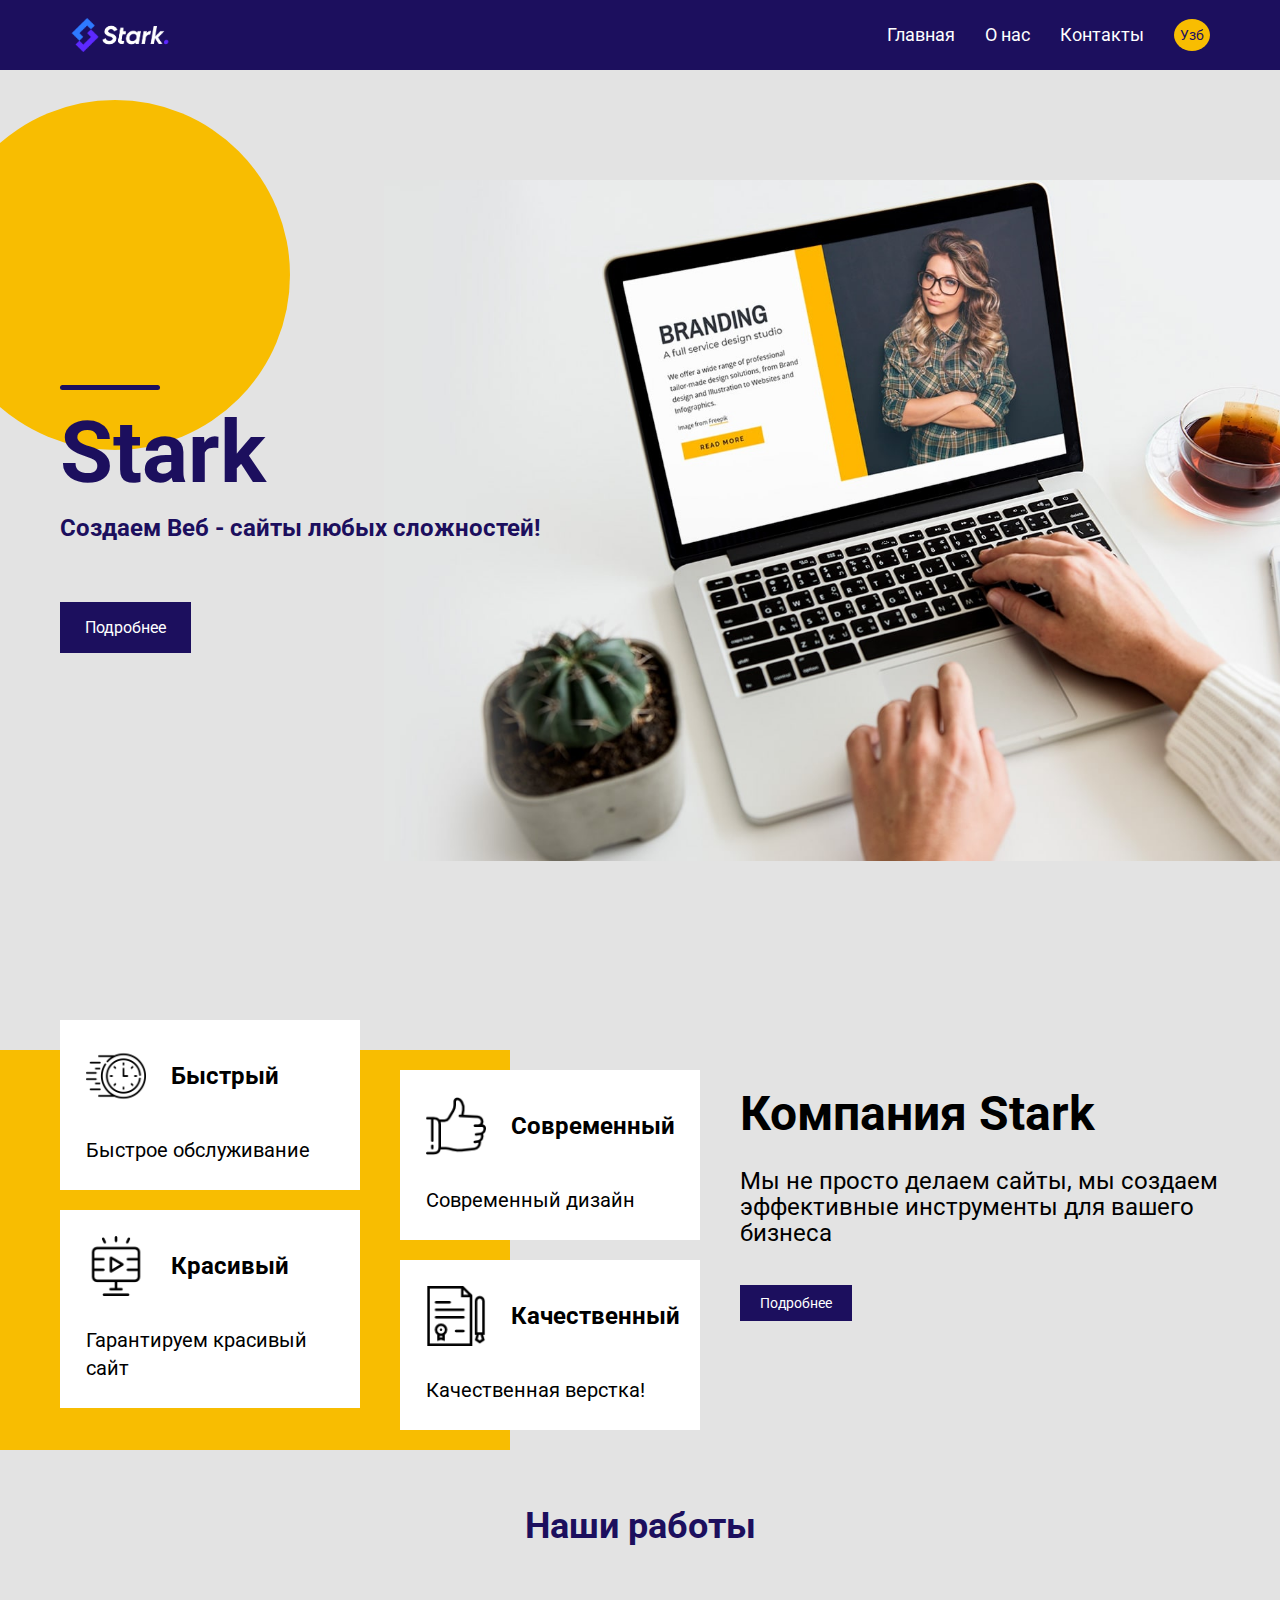
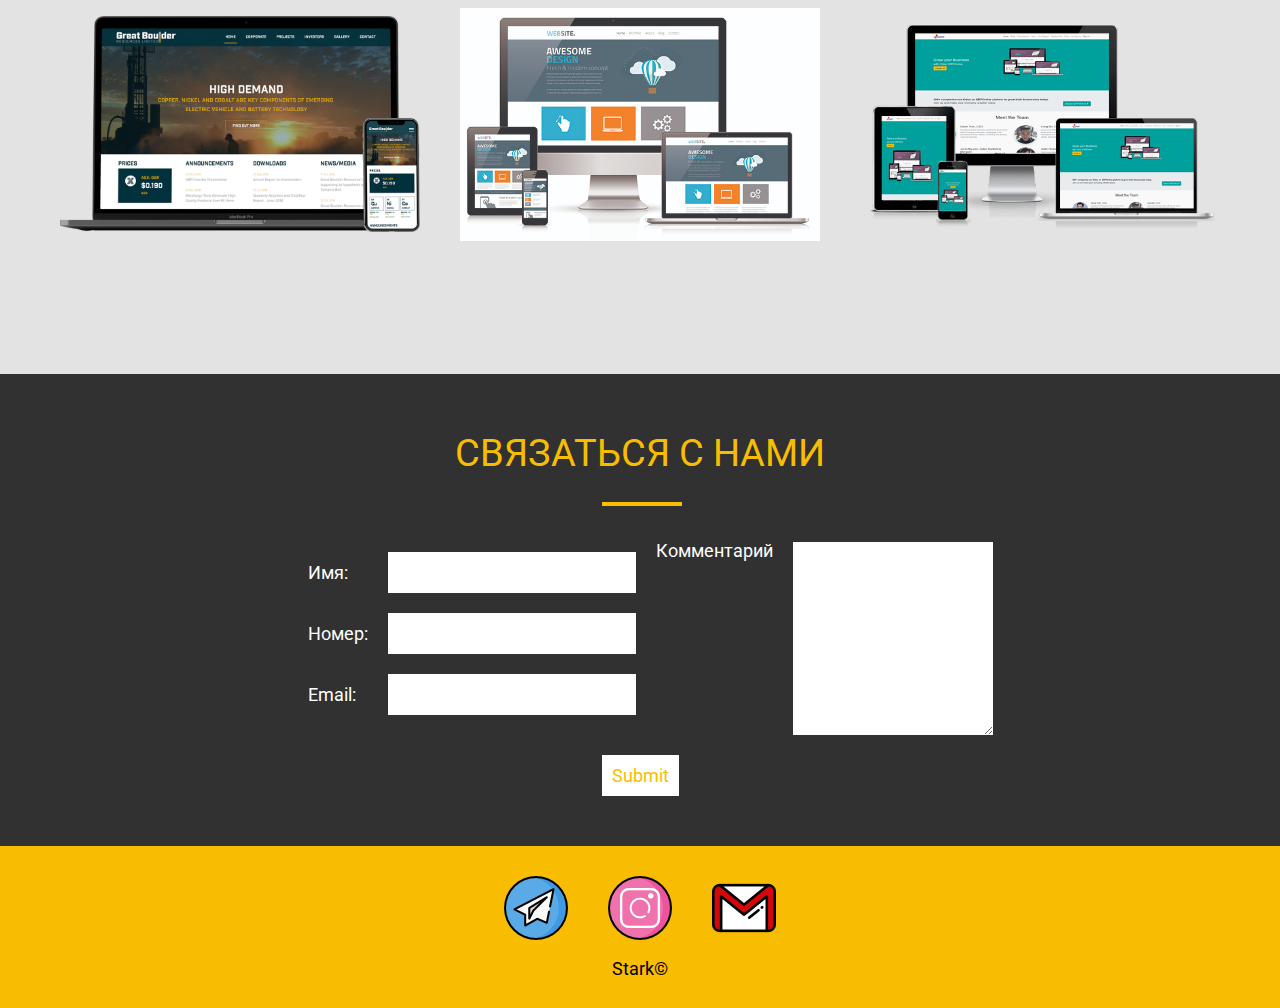
==== commit 82b73c91: "End Project" ====
--- a/index.html
+++ b/index.html
@@ -25,7 +25,7 @@
 							<li><a data-goto=".page__section_1" href="#" class="menu__link">Главная</a></li>
 							<li><a data-goto=".page__section_2" href="#" class="menu__link">О нас</a></li>
 							<li><a data-goto=".page__section_3" href="#" class="menu__link">Контакты</a></li>
-							<li><a href="#" class="menu__link" id="menu__link_lang">Узб</a></li>
+							<li><a href="./uz/index.html" class="menu__link" id="menu__link_lang">Узб</a></li>
 						</ul>
 					</nav>
 				</div>
@@ -54,14 +54,14 @@
 										<img src="./images/fast-time.png" alt="">
 										<div class="card__title">Быстрый</div>
 									</div>
-									<div class="card__subtitle">Lorem ipsum dolor sit amet consectetur adipisicing elit. Amet, totam.</div>
+									<div class="card__subtitle">Быстрое обслуживание</div>
 								</div>
 								<div class="card card__2">
 									<div class="cards__flex">
 										<img src="./images/media-arts.png" alt="">
 										<div class="card__title">Красивый</div>
 									</div>
-									<div class="card__subtitle">Lorem ipsum dolor sit amet consectetur adipisicing elit. Amet, totam.</div>
+									<div class="card__subtitle">Гарантируем красивый сайт</div>
 								</div>
 							</div>
 							<div class="card__flex">
@@ -70,19 +70,19 @@
 										<img src="./images/thumb-up.png" alt="">
 										<div class="card__title">Современный</div>
 									</div>
-									<div class="card__subtitle">Lorem ipsum dolor sit amet consectetur adipisicing elit. Amet, totam.</div>
+									<div class="card__subtitle">Современный дизайн</div>
 								</div>
 								<div class="card card__4">
 									<div class="cards__flex">
 										<img src="./images/guarantee.png" alt="">
 										<div class="card__title">Качественный</div>
 									</div>
-									<div class="card__subtitle">Lorem ipsum dolor sit amet consectetur adipisicing elit. Amet, totam.</div>
+									<div class="card__subtitle">Качественная верстка!</div>
 								</div>
 							</div>
 						</div>
 						<div class="about__text">
-							<div class="about__text_title"><h1>Комания Stark</h1></div>
+							<div class="about__text_title"><h1>Компания Stark</h1></div>
 							<div class="about__text_subtitle">Мы не просто делаем сайты, мы создаем эффективные инструменты для вашего бизнеса</div>
 							<div class="about__text_btn">
 								<a href="#">Подробнее</a>
@@ -167,17 +167,17 @@
 		<div class="footer__container">
 			<div class="footer__content">
 				<div class="icon_t">
-					<a href="">
+					<a href="https://t.me/StarkTeamIT" target="_blank">
 						<img src="./images/telegramh.png" alt="" class="telegram">
 					</a>
 				</div>
 				<div class="icon_i">
-					<a href="">
+					<a href="https://www.instagram.com/stark_it_company/" target="_blank">
 						<img src="./images/instagramh.png" alt="" class="insta">
 					</a>
 				</div>
 				<div class="icon_g">
-					<a href="">
+					<a href="mailto:shamsidinovm7@gmail.com" target="_blank">
 						<img src="./images/gmailh.png" alt="" class="gmail">
 					</a>
 				</div>
--- a/css/style.css
+++ b/css/style.css
@@ -654,7 +654,10 @@
 	height: 4px;
 }
 .contact__name {
+	display: flex;
 	margin: 50px 0 20px 0;
+	justify-content: space-between;
+	align-items: center;
 }
 .contact__name > label {
 	font-size: 18px;
@@ -669,6 +672,9 @@
 }
 .contact__num {
 	margin: 20px 0;
+	display: flex;
+	justify-content: space-between;
+	align-items: center;
 }
 .contact__num>label {
 	font-size: 18px;
@@ -685,6 +691,9 @@
 
 .contact__email {
 	margin: 20px 0;
+	display: flex;
+	justify-content: space-between;
+	align-items: center;
 }
 
 .contact__email>label {
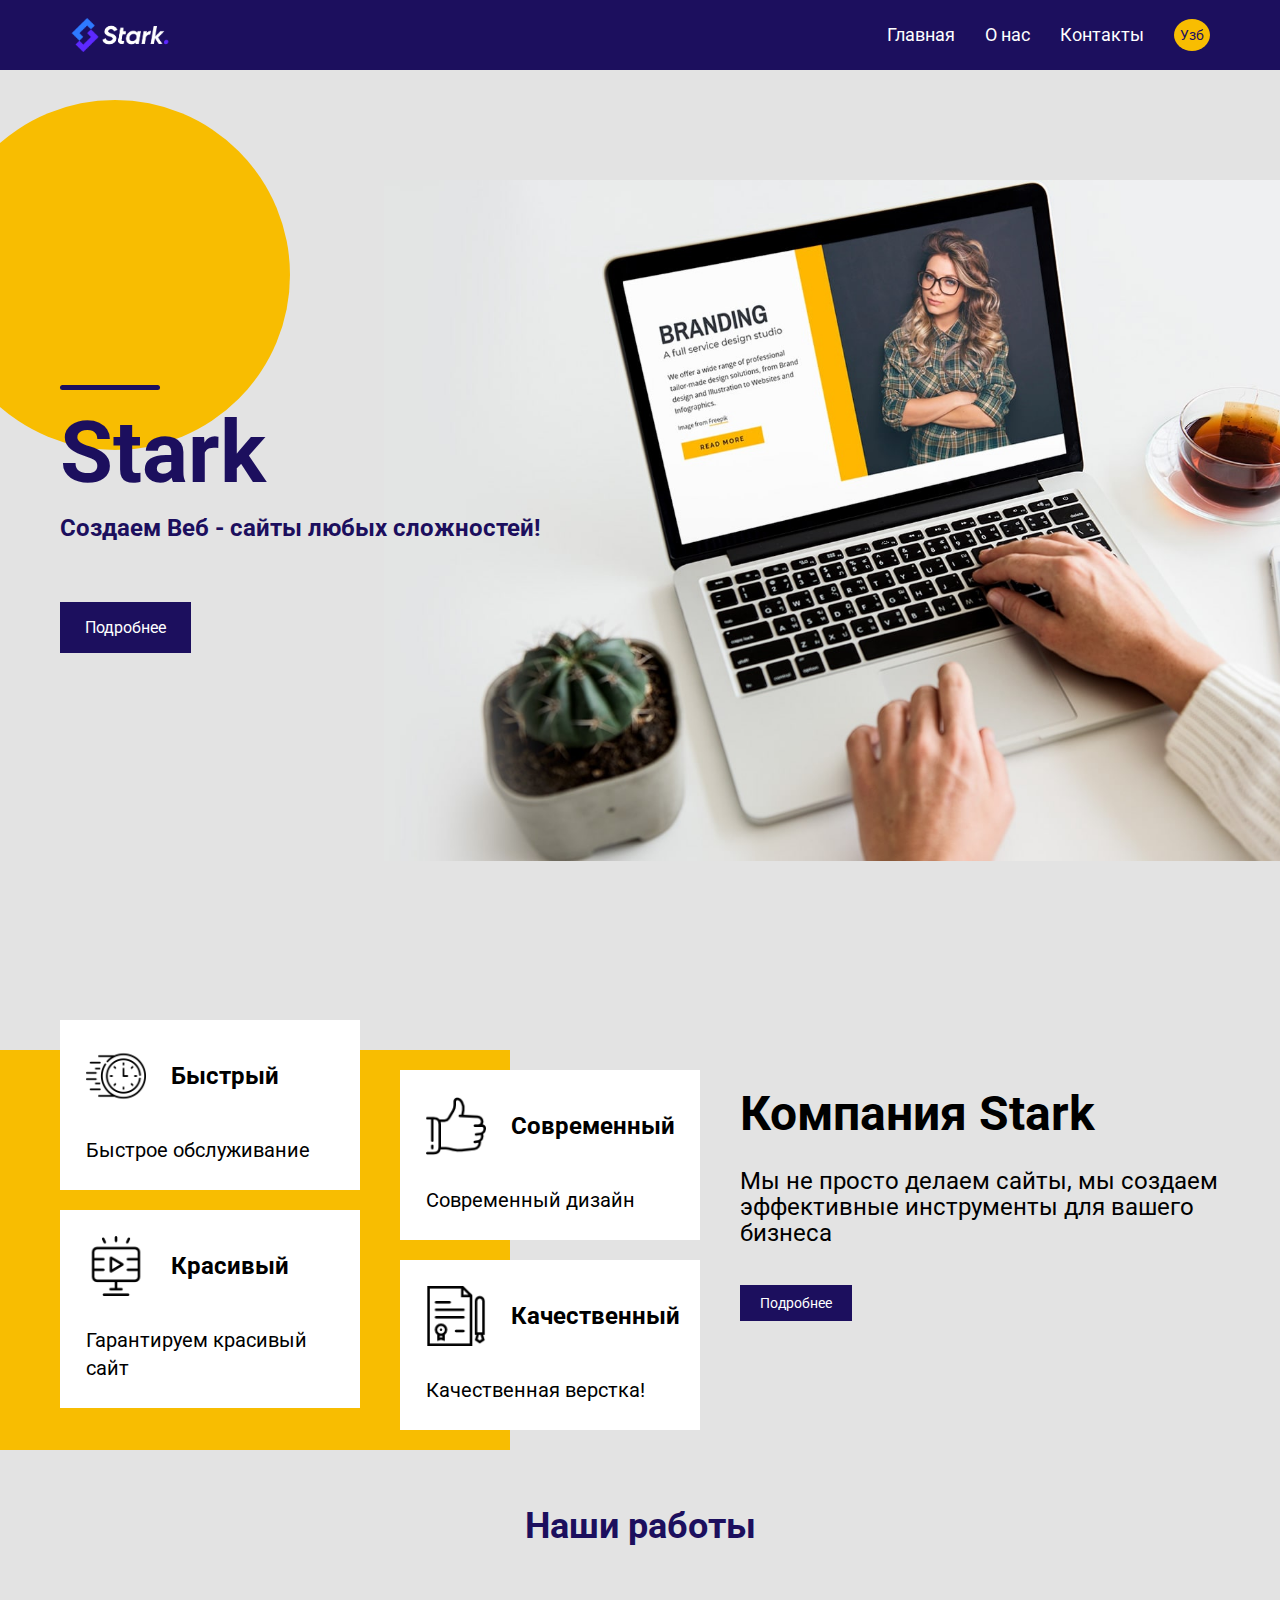
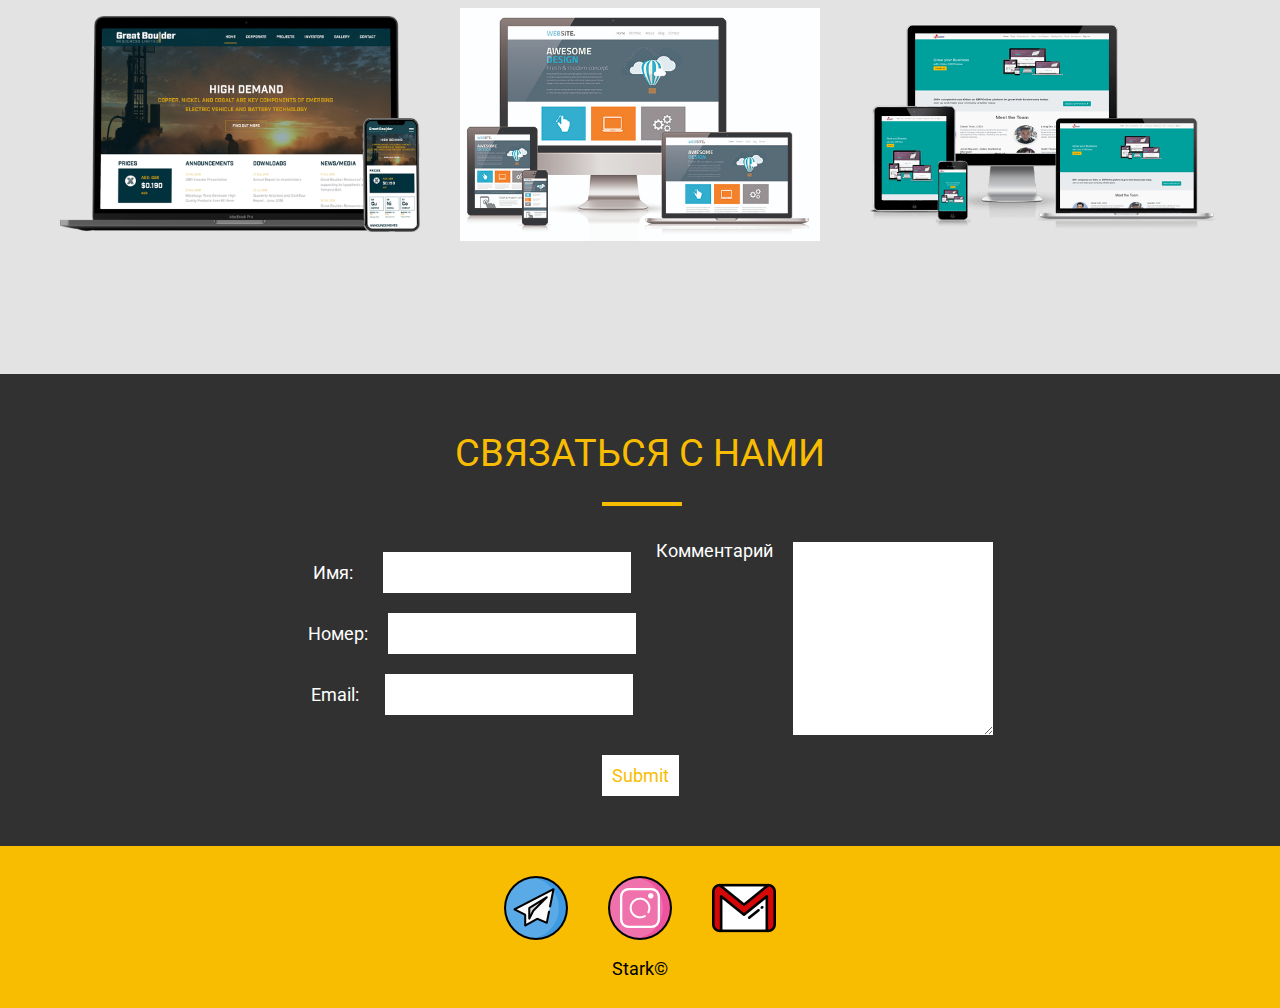
==== commit 11c609cb: "add meta tags" ====
--- a/index.html
+++ b/index.html
@@ -1,9 +1,14 @@
 <!DOCTYPE html>
-<html lang="uz">
+<html lang="ru">
 <head>
 	<meta charset="UTF-8">
 	<meta http-equiv="X-UA-Compatible" content="IE=edge">
 	<meta name="viewport" content="width=device-width, initial-scale=1.0">
+	<meta name="description" content="Stark IT Company делаем сайты любих сложностей качественно и современно">
+	<meta name="keywords" content="stark it, stark it company, веб разработка">
+	<meta name="Author" content="Muxammadsodiq">
+	<meta name="Copyright" content="Muxammadsodiq">
+	<meta name="Address" content="Tashkent, Qushbegi">
 	<link rel="preconnect" href="https://fonts.gstatic.com">
 	<link href="https://fonts.googleapis.com/css2?family=Oswald:wght@400;600&display=swap" rel="stylesheet">
 	<link href="https://fonts.googleapis.com/css2?family=Roboto:wght@400;700&display=swap" rel="stylesheet">
--- a/css/style.css
+++ b/css/style.css
@@ -655,8 +655,8 @@
 }
 .contact__name {
 	display: flex;
-	margin: 50px 0 20px 0;
-	justify-content: space-between;
+	margin: 50px 0px 20px 0px;
+	justify-content: space-around;
 	align-items: center;
 }
 .contact__name > label {
@@ -673,7 +673,7 @@
 .contact__num {
 	margin: 20px 0;
 	display: flex;
-	justify-content: space-between;
+	justify-content: space-around;
 	align-items: center;
 }
 .contact__num>label {
@@ -692,7 +692,7 @@
 .contact__email {
 	margin: 20px 0;
 	display: flex;
-	justify-content: space-between;
+	justify-content: space-around;
 	align-items: center;
 }
 
